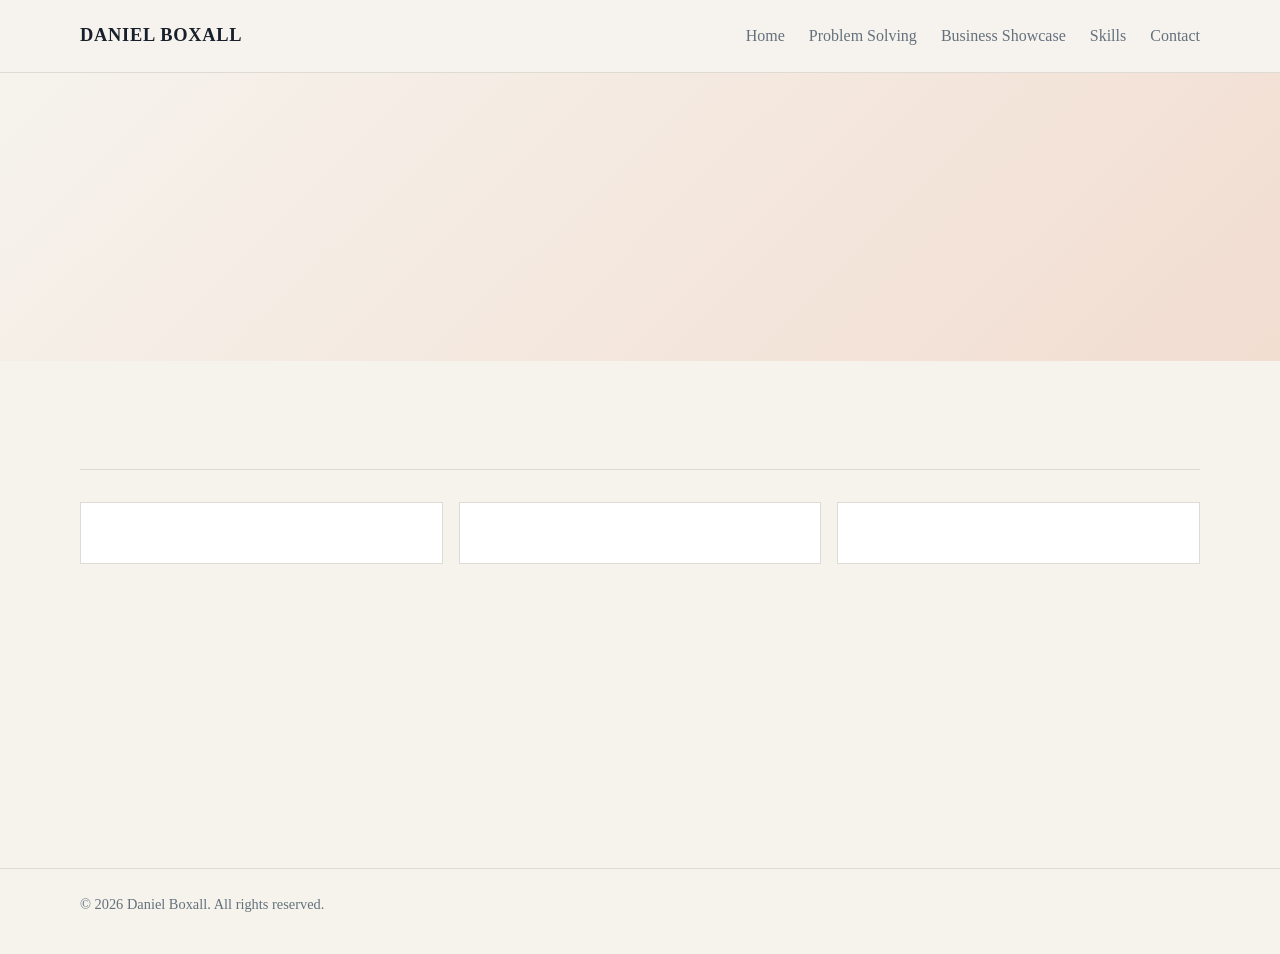
==== Business_showcase.html @ 1a6d3982 "moved the contact tab in the nav bar, created contact form with Alert notifying user the message has" ====
<!DOCTYPE html>
<html lang="en">
<head>
	<meta charset="UTF-8">
	<meta name="viewport" content="width=device-width, initial-scale=1.0">
	<meta name="description" content="Personal Branding Website">
	<title>portfolio</title>
	<link rel="stylesheet" href="styles.css">
</head>
<body>
	<header class="site-header">
		<div class="container header-inner">
			<a class="brand" href="#top">Daniel Boxall</a>
			<nav class="site-nav" aria-label="Main navigation">
				<ul>
					<li><a href="index.html">Home</a></li>
					<li><a href="ProblemSolving.html">Problem Solving</a></li>
					<li><a href="Business_showcase.html">Business Showcase</a></li>
					<li><a href="skills.html">Skills</a></li>
					<li><a href="contact.html">Contact</a></li>
				</ul>
			</nav>
		</div>
	</header>

	<main id="top">
		<section class="hero" aria-labelledby="hero-title">
			<div class="container hero-content">
				<p class="eyebrow"></p>
				<h1 id="hero-title"></h1>
				<p class="hero-copy"></p></p>
			</div>
		</section>

		<section class="content" id="services" aria-labelledby="services-title">
			<div class="container">
				<div class="section-heading">
					<h2 id="services-title"></h2>
					<p></p>
				</div>
				<div class="cards">
					<article class="card">
						<h3></h3>
						<p></p>
					</article>
					<article class="card">
						<h3></h3>
						<p></p>
					</article>
					<article class="card">
						<h3></h3>
						<p></p>
					</article>
				</div>
			</div>
		</section>

		<section class="content" id="about" aria-labelledby="about-title">
			<div class="container">
				<h2 id="about-title"></h2>
				<p></p>
			</div>
		</section>
	</main>

	<footer class="site-footer" id="contact">
		<div class="container">
			<p>&copy; 2026 Daniel Boxall. All rights reserved.</p>
		</div>
	</footer>
</body>
</html>
---- styles.css ----
:root {
	color-scheme: light;
	--ink: #17202a;
	--muted: #64717d;
	--paper: #f6f3ed;
	--surface: #ffffff;
	--accent: #d85b3f;
	--accent-dark: #a8402d;
	--line: #dedbd4;
	--max-width: 1120px;
}

* {
	box-sizing: border-box;
}

html {
	scroll-behavior: smooth;
}

body {
	margin: 0;
	background: var(--paper);
	color: var(--ink);
	font-family: Georgia, "Times New Roman", serif;
	line-height: 1.6;
}

.container {
	width: min(100% - 2rem, var(--max-width));
	margin-inline: auto;
}

.site-header {
	border-bottom: 1px solid var(--line);
	background: rgb(246 243 237 / 88%);
}

.header-inner {
	display: flex;
	align-items: center;
	justify-content: space-between;
	min-height: 4.5rem;
	gap: 2rem;
}

.brand {
	color: var(--ink);
	font-size: 1.15rem;
	font-weight: 700;
	letter-spacing: 0.04em;
	text-decoration: none;
	text-transform: uppercase;
}

.site-nav ul {
	display: flex;
	gap: 1.5rem;
	margin: 0;
	padding: 0;
	list-style: none;
}

.site-nav a {
	color: var(--muted);
	text-decoration: none;
}

.site-nav a:hover,
.site-nav a:focus-visible {
	color: var(--accent-dark);
}

.hero {
	padding: clamp(4rem, 10vw, 8rem) 0;
	background: linear-gradient(135deg, #f6f3ed 0%, #f2ddd1 100%);
}

.hero-content {
	max-width: 42rem;
}

.eyebrow {
	margin: 0 0 1rem;
	color: var(--accent-dark);
	font-size: 0.8rem;
	font-weight: 700;
	letter-spacing: 0.14em;
	text-transform: uppercase;
}

h1,
h2,
p {
	margin-top: 0;
}

h1 {
	max-width: 12ch;
	margin-bottom: 1.5rem;
	font-size: clamp(3rem, 8vw, 6.5rem);
	line-height: 0.95;
	letter-spacing: -0.04em;
}

.hero-copy {
	max-width: 35rem;
	margin-bottom: 2rem;
	color: var(--muted);
	font-size: 1.15rem;
}

.button {
	display: inline-block;
	padding: 0.8rem 1.25rem;
	border: 2px solid var(--accent);
	background: var(--accent);
	color: #fff;
	font-family: inherit;
	font-weight: 700;
	text-decoration: none;
}

.button:hover,
.button:focus-visible {
	border-color: var(--accent-dark);
	background: var(--accent-dark);
}

.content {
	padding: clamp(3.5rem, 8vw, 6rem) 0;
}

.section-heading {
	display: flex;
	align-items: end;
	justify-content: space-between;
	gap: 2rem;
	margin-bottom: 2rem;
	border-bottom: 1px solid var(--line);
}

h2 {
	margin-bottom: 0.75rem;
	font-size: clamp(2rem, 4vw, 3rem);
	line-height: 1.1;
}

.section-heading p {
	max-width: 28rem;
	margin-bottom: 0.75rem;
	color: var(--muted);
}

.cards {
	display: grid;
	grid-template-columns: repeat(3, 1fr);
	gap: 1rem;
}

.contact-form {
	display: flex;
	flex-direction: column;
	max-width: 32rem;
	gap: 0.5rem;
}

.contact-form label {
	font-weight: 700;
}

.contact-form input,
.contact-form textarea {
	padding: 0.65rem 0.75rem;
	margin-bottom: 0.75rem;
	border: 1px solid var(--line);
	border-radius: 0.3rem;
	background: var(--surface);
	color: var(--ink);
	font: inherit;
}

.contact-form button {
	align-self: start;
	padding: 0.7rem 1.75rem;
	border: 1px solid var(--accent);
	border-radius: 999px;
	background: var(--accent);
	color: #fff;
	font-weight: 700;
	cursor: pointer;
}

.contact-form button:hover,
.contact-form button:focus-visible {
	border-color: var(--accent-dark);
	background: var(--accent-dark);
}

.card {
	padding: 1.5rem;
	border: 1px solid var(--line);
	background: var(--surface);
}

.card h3 {
	margin: 0 0 0.75rem;
	font-size: 1.35rem;
}

.card p {
	margin-bottom: 0;
	color: var(--muted);
}

.site-footer {
	padding: 1.5rem 0;
	border-top: 1px solid var(--line);
	color: var(--muted);
	font-size: 0.9rem;
}

@media (max-width: 700px) {
	.header-inner,
	.section-heading {
		align-items: flex-start;
		flex-direction: column;
	}

	.header-inner {
		justify-content: center;
		gap: 0.75rem;
		padding: 1rem 0;
	}

	.site-nav ul {
		gap: 1rem;
	}

	.cards {
		grid-template-columns: 1fr;
	}
}
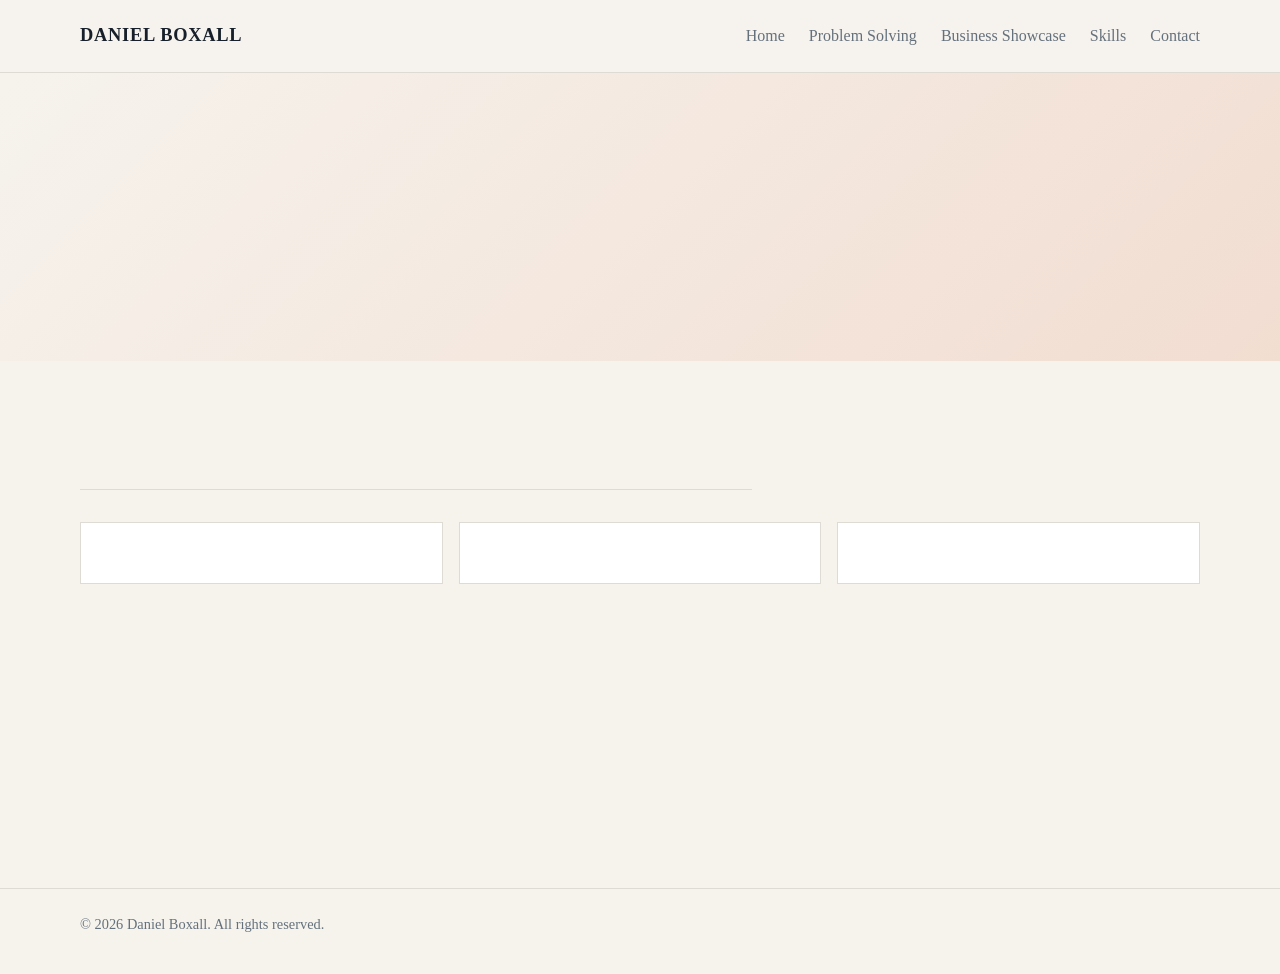
==== commit 36997f5c: "adjusted what happens when you click my name on top left of page so that it takes you to index.html " ====
--- a/Business_showcase.html
+++ b/Business_showcase.html
@@ -10,7 +10,7 @@
 <body>
 	<header class="site-header">
 		<div class="container header-inner">
-			<a class="brand" href="#top">Daniel Boxall</a>
+			<a class="brand" href="index.hmtl">Daniel Boxall</a>
 			<nav class="site-nav" aria-label="Main navigation">
 				<ul>
 					<li><a href="index.html">Home</a></li>
--- a/styles.css
+++ b/styles.css
@@ -129,13 +129,15 @@
 
 .content {
 	padding: clamp(3.5rem, 8vw, 6rem) 0;
+	text-align: left;
 }
 
 .section-heading {
 	display: flex;
-	align-items: end;
-	justify-content: space-between;
-	gap: 2rem;
+	flex-direction: column;
+	align-items: start;
+	gap: 0.5rem;
+	max-width: 42rem;
 	margin-bottom: 2rem;
 	border-bottom: 1px solid var(--line);
 }
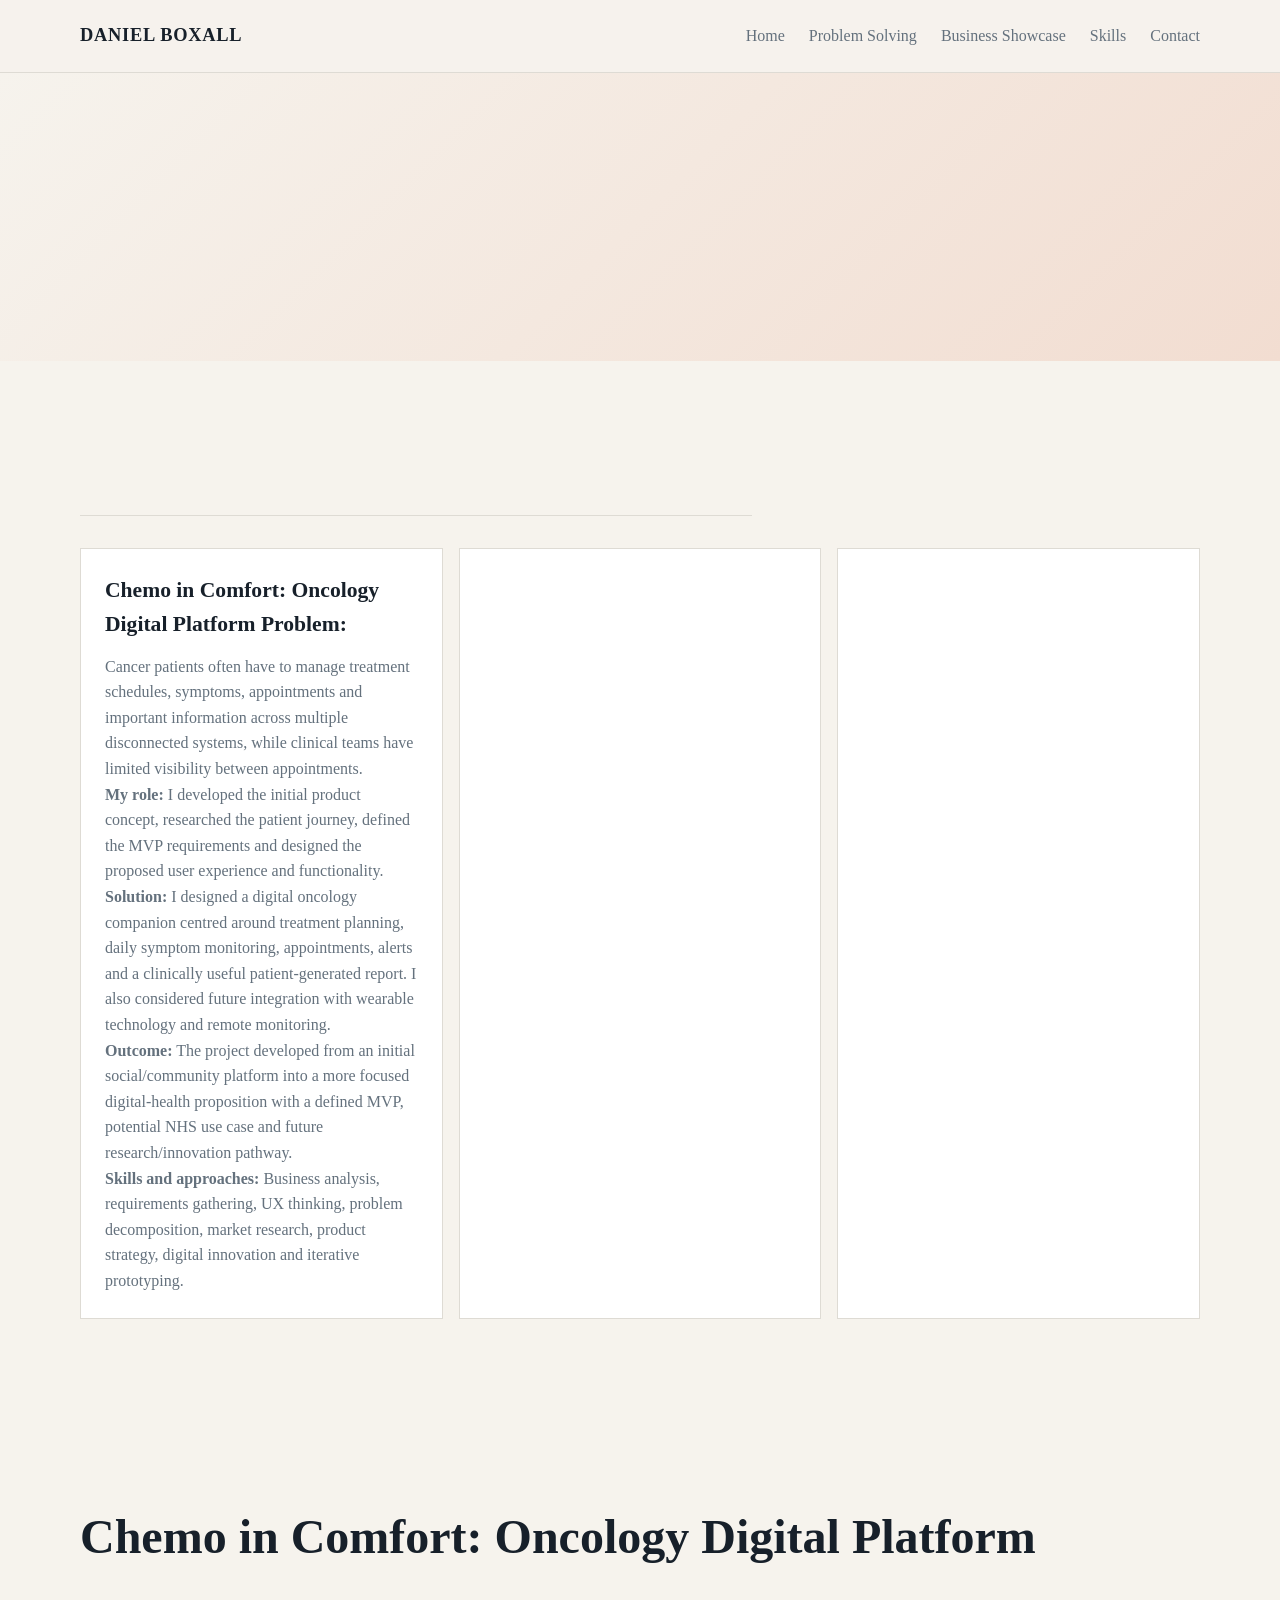
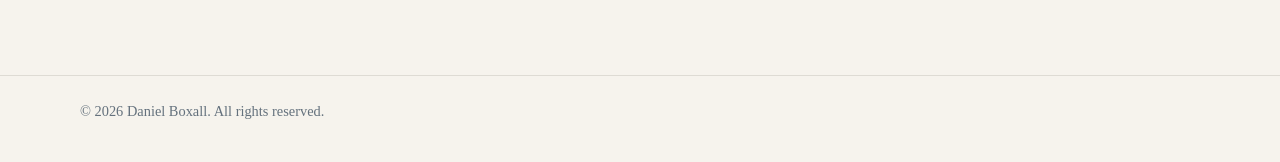
==== commit c40030da: "finished contact.html, started working on business_showcase requirements (Project 1 card)" ====
--- a/Business_showcase.html
+++ b/Business_showcase.html
@@ -36,12 +36,30 @@
 			<div class="container">
 				<div class="section-heading">
 					<h2 id="services-title"></h2>
-					<p></p>
+					<p><br> 
 				</div>
 				<div class="cards">
 					<article class="card">
-						<h3></h3>
-						<p></p>
+						<h3><b>Chemo in Comfort: Oncology Digital Platform Problem:</b></h3>
+						<p>
+						    Cancer patients often have to manage treatment schedules, symptoms, appointments and important
+				            information across multiple disconnected systems, while clinical teams have limited 
+					        visibility between appointments.<br>
+                            <b>My role:</b> I developed the initial product concept, researched 
+					        the patient journey, defined the MVP requirements and designed the 
+					        proposed user experience and functionality.<br>
+                            <b>Solution:</b> I designed a digital oncology companion centred 
+					        around treatment planning, daily symptom monitoring, appointments, 
+					        alerts and a clinically useful patient-generated report. I also 
+					        considered future integration with wearable technology and remote 
+					        monitoring.<br>
+                            <b>Outcome:</b> The project developed from an initial social/community 
+					        platform into a more focused digital-health proposition with a defined 
+					        MVP, potential NHS use case and future research/innovation pathway.<br>
+                            <b>Skills and approaches:</b> Business analysis, requirements gathering,
+					        UX thinking, problem decomposition, market research, product strategy, digital 
+					        innovation and iterative prototyping.
+						</p>
 					</article>
 					<article class="card">
 						<h3></h3>
@@ -57,8 +75,9 @@
 
 		<section class="content" id="about" aria-labelledby="about-title">
 			<div class="container">
-				<h2 id="about-title"></h2>
-				<p></p>
+				<h2 id="about-title"><b>Chemo in Comfort: Oncology Digital Platform</b></h2>
+				<p> 
+				</p>
 			</div>
 		</section>
 	</main>
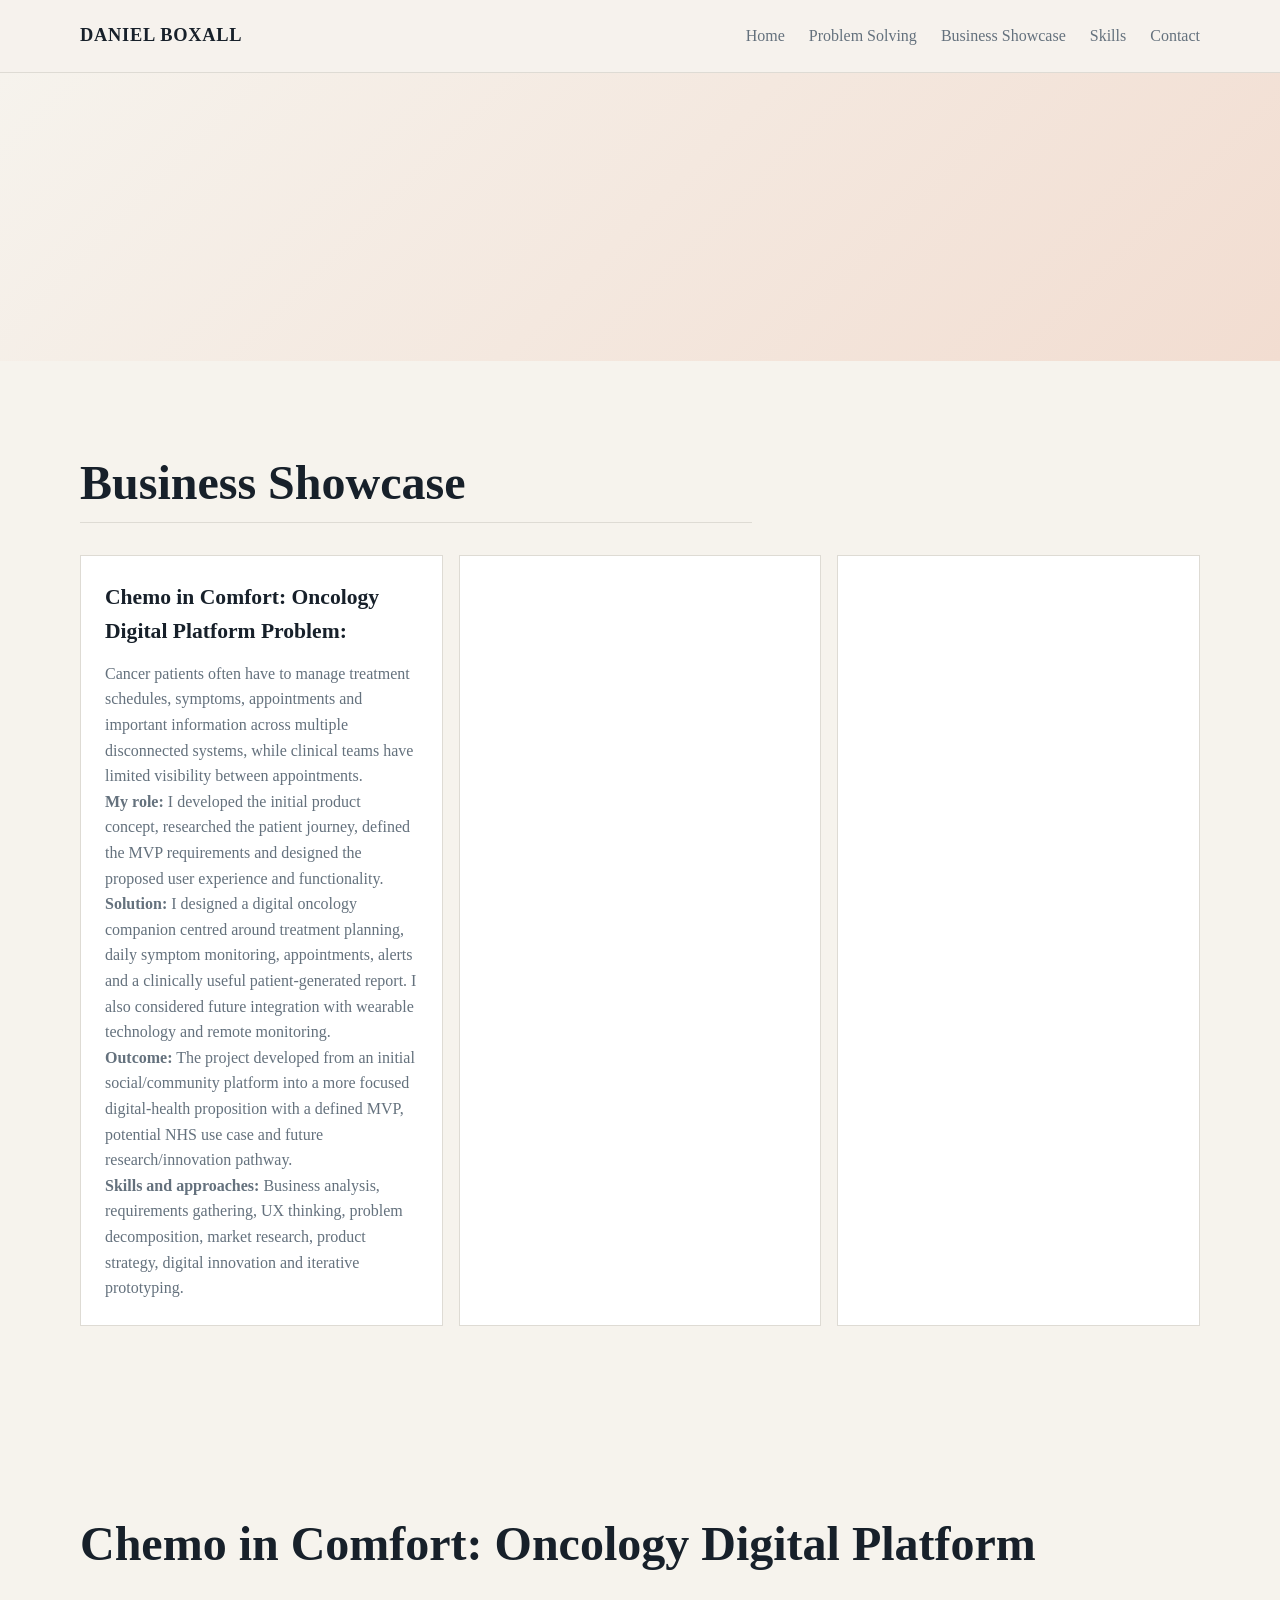
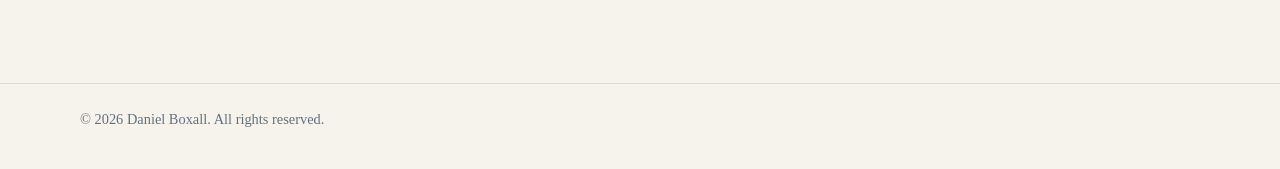
==== commit ffd7007e: "added page heading" ====
--- a/Business_showcase.html
+++ b/Business_showcase.html
@@ -35,8 +35,7 @@
 		<section class="content" id="services" aria-labelledby="services-title">
 			<div class="container">
 				<div class="section-heading">
-					<h2 id="services-title"></h2>
-					<p><br> 
+					<h2 id="services-title">Business Showcase</h2> 
 				</div>
 				<div class="cards">
 					<article class="card">
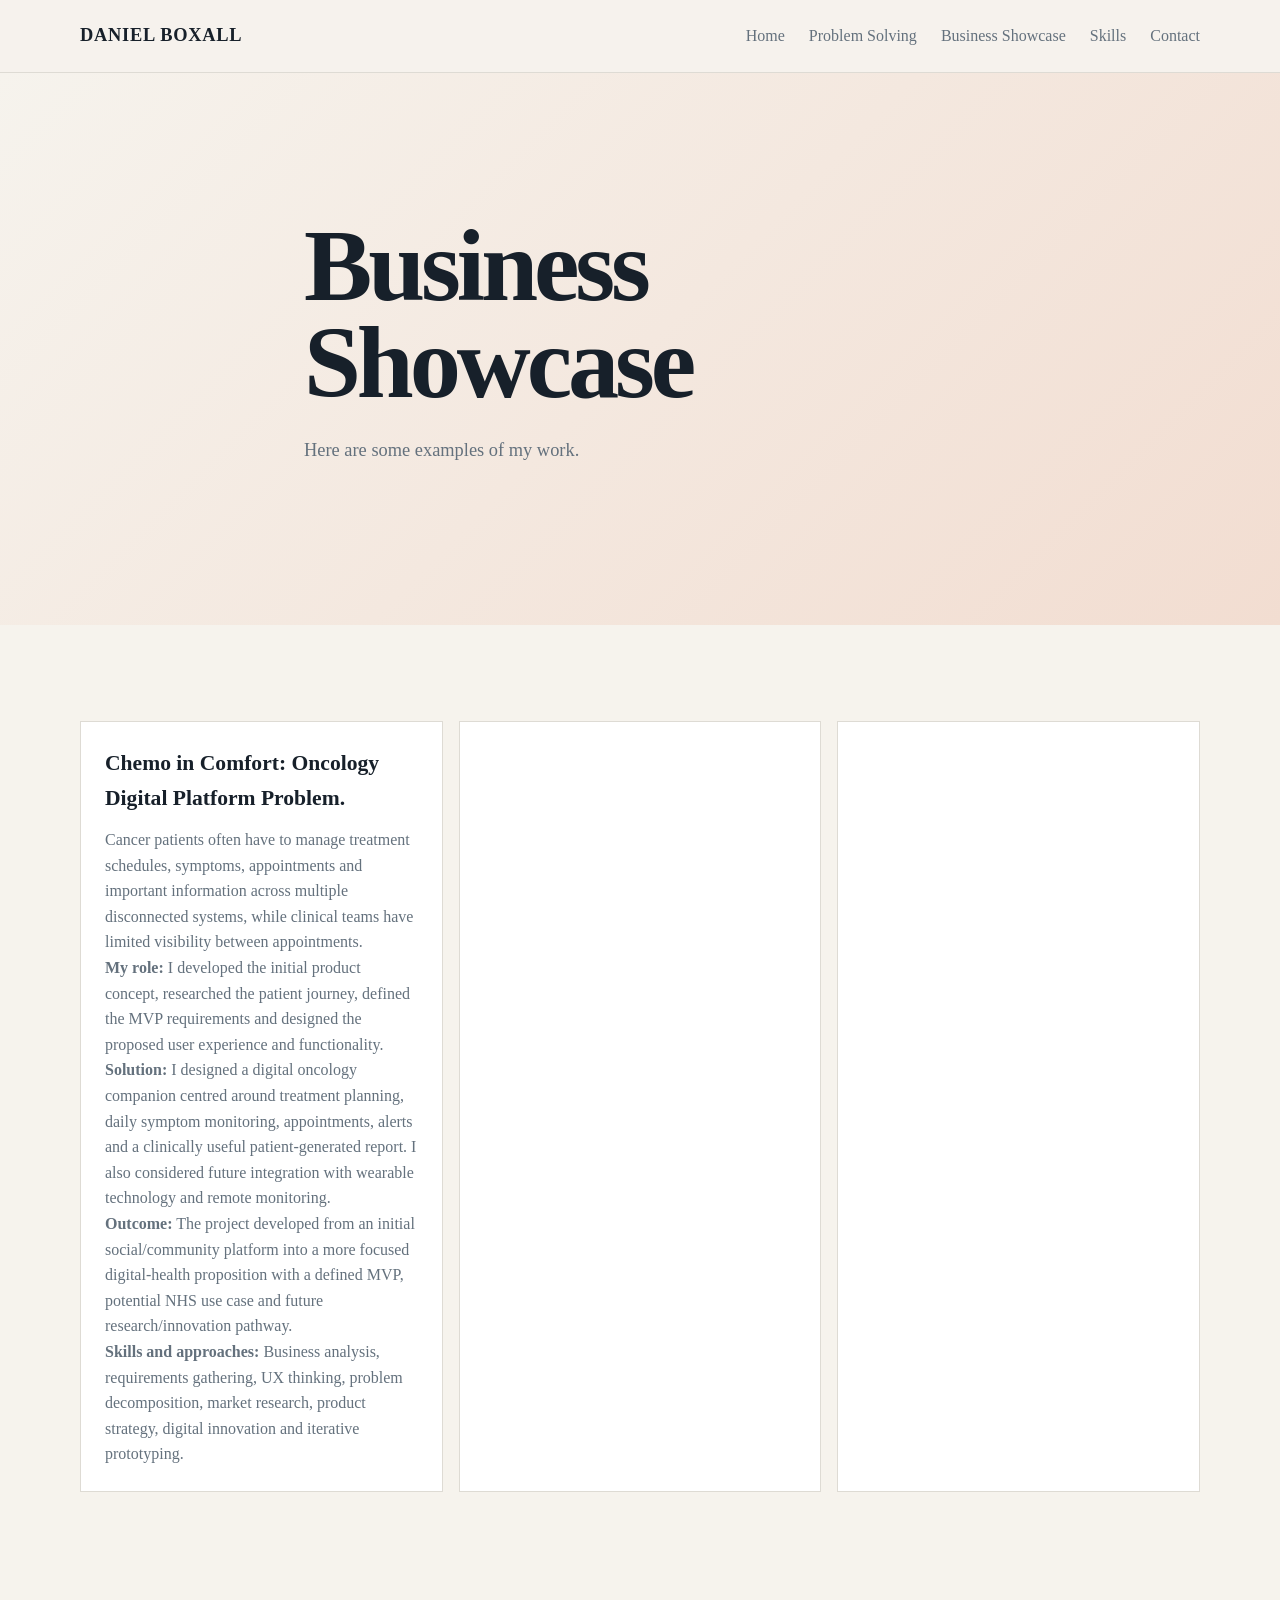
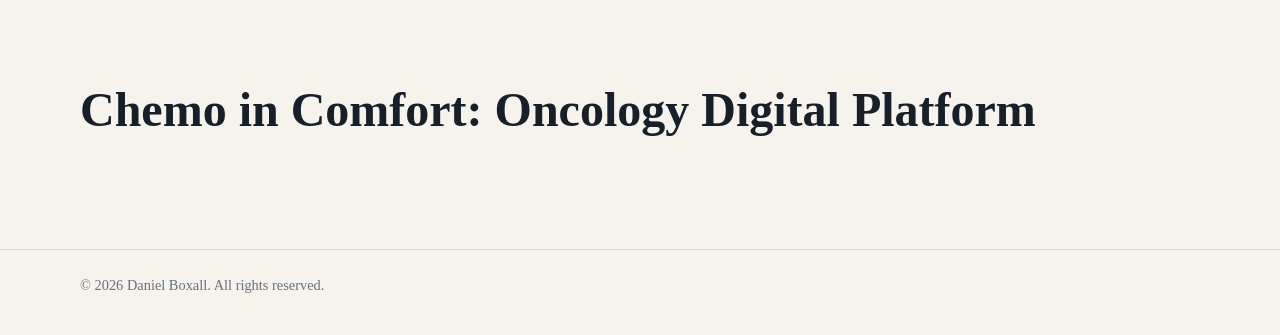
==== commit aa057b2d: "made some minor content changes, and removed some dead divs not needed" ====
--- a/Business_showcase.html
+++ b/Business_showcase.html
@@ -27,19 +27,16 @@
 		<section class="hero" aria-labelledby="hero-title">
 			<div class="container hero-content">
 				<p class="eyebrow"></p>
-				<h1 id="hero-title"></h1>
-				<p class="hero-copy"></p></p>
+				<h1 id="hero-title"><b>Business Showcase</b></h1>
+				<p class="hero-copy">Here are some examples of my work.</p>
 			</div>
 		</section>
 
 		<section class="content" id="services" aria-labelledby="services-title">
 			<div class="container">
-				<div class="section-heading">
-					<h2 id="services-title">Business Showcase</h2> 
-				</div>
 				<div class="cards">
 					<article class="card">
-						<h3><b>Chemo in Comfort: Oncology Digital Platform Problem:</b></h3>
+						<h3><b>Chemo in Comfort:</b> Oncology Digital Platform Problem.</h3>
 						<p>
 						    Cancer patients often have to manage treatment schedules, symptoms, appointments and important
 				            information across multiple disconnected systems, while clinical teams have limited 
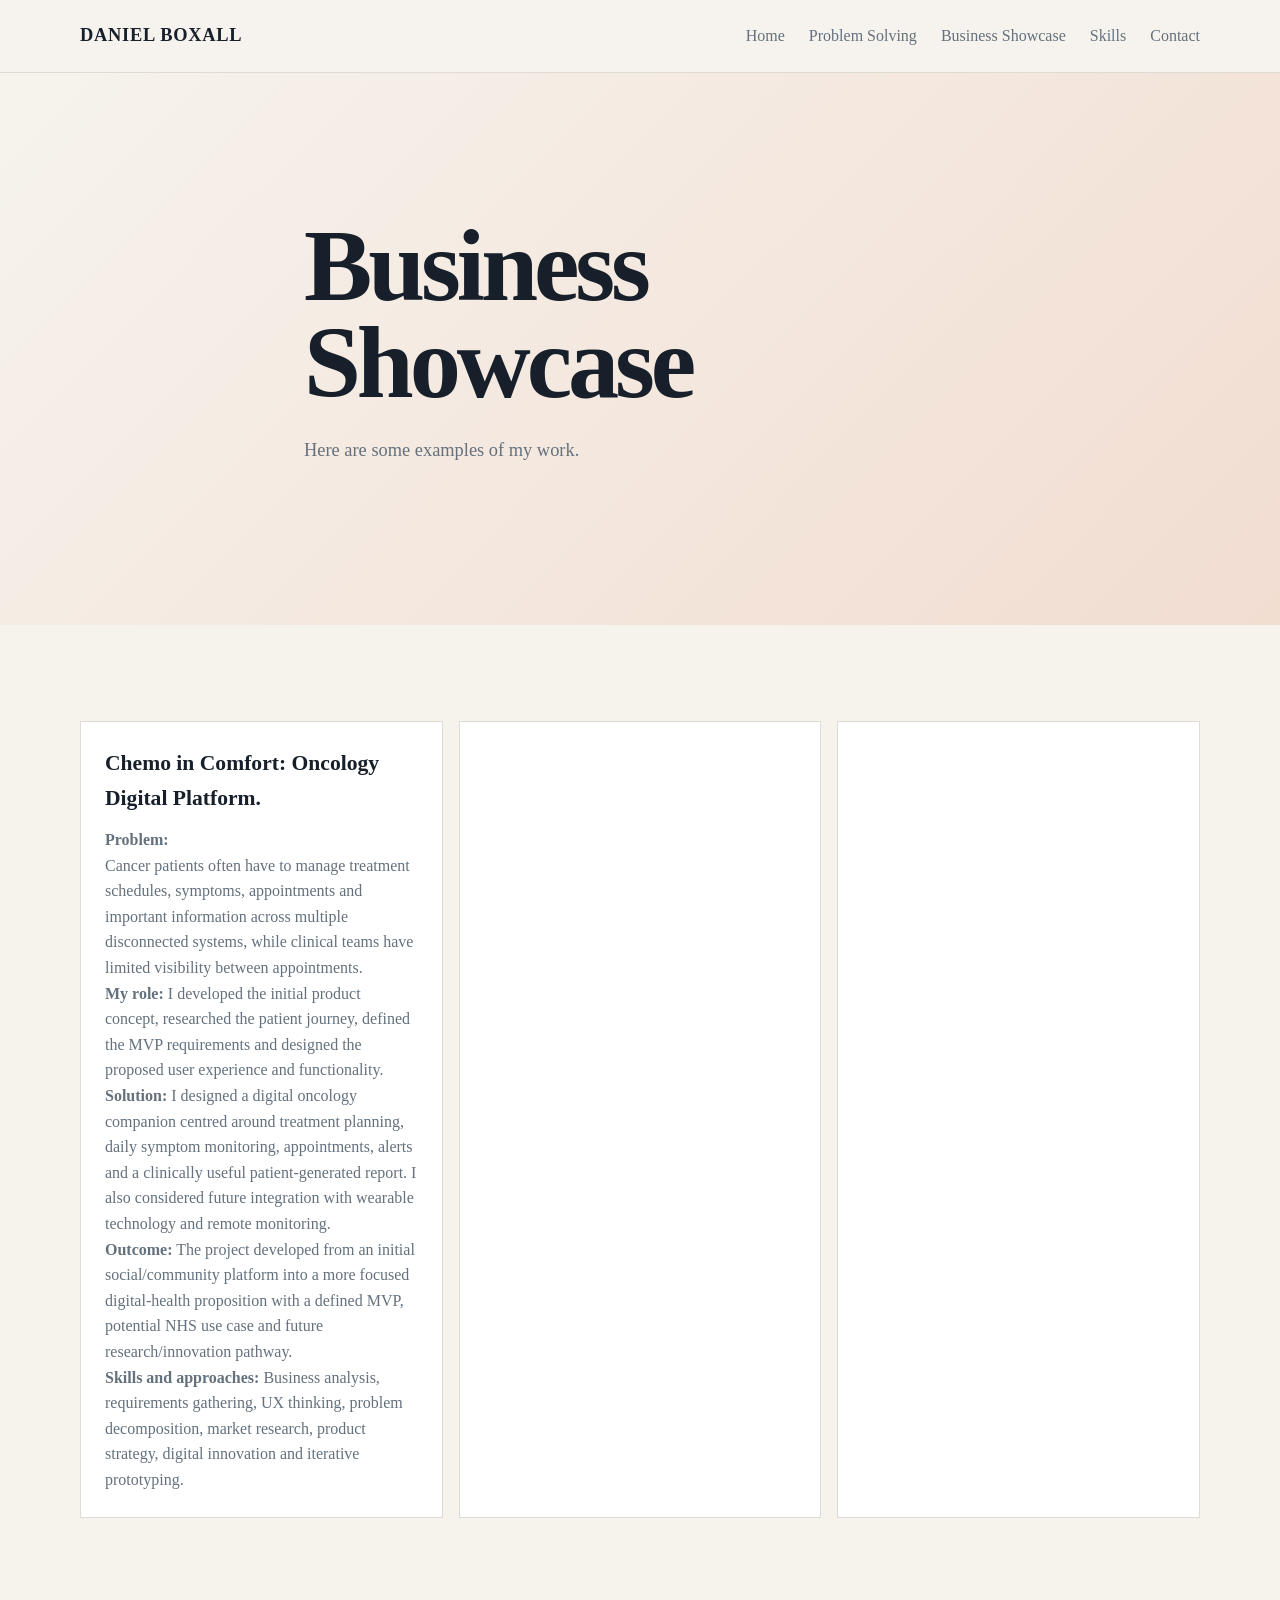
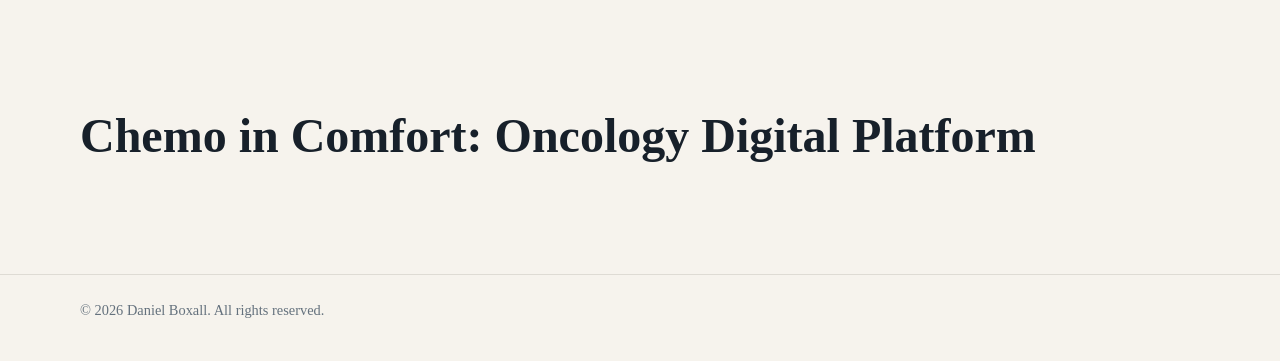
==== commit 5a9bf6b5: "moved some content location errors." ====
--- a/Business_showcase.html
+++ b/Business_showcase.html
@@ -36,8 +36,8 @@
 			<div class="container">
 				<div class="cards">
 					<article class="card">
-						<h3><b>Chemo in Comfort:</b> Oncology Digital Platform Problem.</h3>
-						<p>
+						<h3><b>Chemo in Comfort:</b> Oncology Digital Platform.</h3>
+						<p><b>Problem:</b><br>
 						    Cancer patients often have to manage treatment schedules, symptoms, appointments and important
 				            information across multiple disconnected systems, while clinical teams have limited 
 					        visibility between appointments.<br>
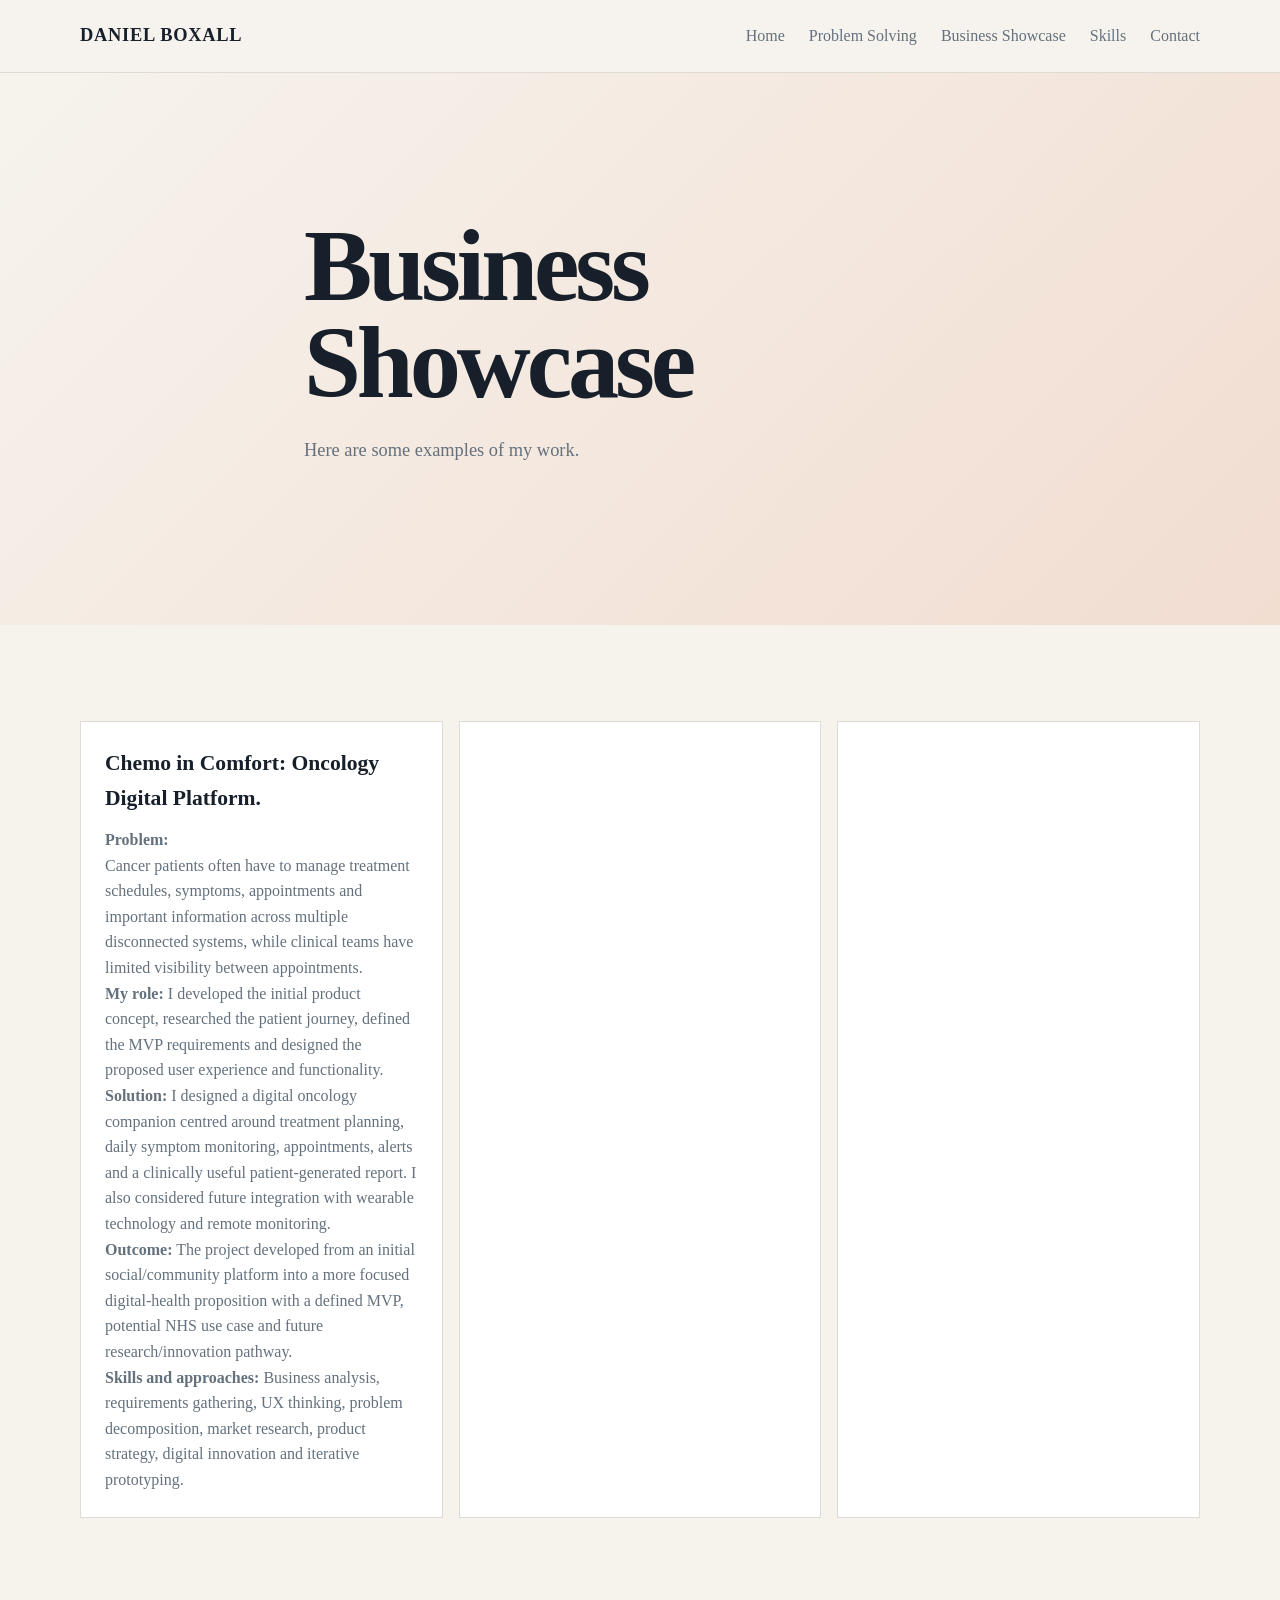
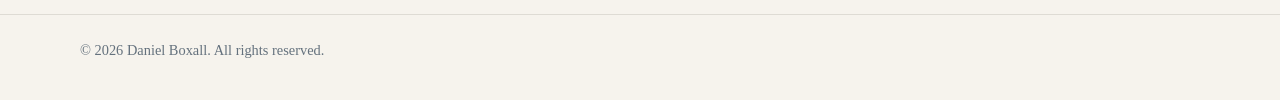
==== commit d2ca1911: "moved css into a folder, completed ProblemSolving.html requirements, dynamic menu injection and auto" ====
--- a/Business_showcase.html
+++ b/Business_showcase.html
@@ -5,7 +5,7 @@
 	<meta name="viewport" content="width=device-width, initial-scale=1.0">
 	<meta name="description" content="Personal Branding Website">
 	<title>portfolio</title>
-	<link rel="stylesheet" href="styles.css">
+	<link rel="stylesheet" href="css/styles.css">
 </head>
 <body>
 	<header class="site-header">
@@ -68,14 +68,6 @@
 				</div>
 			</div>
 		</section>
-
-		<section class="content" id="about" aria-labelledby="about-title">
-			<div class="container">
-				<h2 id="about-title"><b>Chemo in Comfort: Oncology Digital Platform</b></h2>
-				<p> 
-				</p>
-			</div>
-		</section>
 	</main>
 
 	<footer class="site-footer" id="contact">
--- a/css/styles.css
+++ b/css/styles.css
@@ -0,0 +1,245 @@
+:root {
+	color-scheme: light;
+	--ink: #17202a;
+	--muted: #64717d;
+	--paper: #f6f3ed;
+	--surface: #ffffff;
+	--accent: #d85b3f;
+	--accent-dark: #a8402d;
+	--line: #dedbd4;
+	--max-width: 1120px;
+}
+
+* {
+	box-sizing: border-box;
+}
+
+html {
+	scroll-behavior: smooth;
+}
+
+body {
+	margin: 0;
+	background: var(--paper);
+	color: var(--ink);
+	font-family: Georgia, "Times New Roman", serif;
+	line-height: 1.6;
+}
+
+.container {
+	width: min(100% - 2rem, var(--max-width));
+	margin-inline: auto;
+}
+
+.site-header {
+	border-bottom: 1px solid var(--line);
+	background: rgb(246 243 237 / 88%);
+}
+
+.header-inner {
+	display: flex;
+	align-items: center;
+	justify-content: space-between;
+	min-height: 4.5rem;
+	gap: 2rem;
+}
+
+.brand {
+	color: var(--ink);
+	font-size: 1.15rem;
+	font-weight: 700;
+	letter-spacing: 0.04em;
+	text-decoration: none;
+	text-transform: uppercase;
+}
+
+.site-nav ul {
+	display: flex;
+	gap: 1.5rem;
+	margin: 0;
+	padding: 0;
+	list-style: none;
+}
+
+.site-nav a {
+	color: var(--muted);
+	text-decoration: none;
+}
+
+.site-nav a:hover,
+.site-nav a:focus-visible {
+	color: var(--accent-dark);
+}
+
+.hero {
+	padding: clamp(4rem, 10vw, 8rem) 0;
+	background: linear-gradient(135deg, #f6f3ed 0%, #f2ddd1 100%);
+}
+
+.hero-content {
+	max-width: 42rem;
+}
+
+.eyebrow {
+	margin: 0 0 1rem;
+	color: var(--accent-dark);
+	font-size: 0.8rem;
+	font-weight: 700;
+	letter-spacing: 0.14em;
+	text-transform: uppercase;
+}
+
+h1,
+h2,
+p {
+	margin-top: 0;
+}
+
+h1 {
+	max-width: 12ch;
+	margin-bottom: 1.5rem;
+	font-size: clamp(3rem, 8vw, 6.5rem);
+	line-height: 0.95;
+	letter-spacing: -0.04em;
+}
+
+.hero-copy {
+	max-width: 35rem;
+	margin-bottom: 2rem;
+	color: var(--muted);
+	font-size: 1.15rem;
+}
+
+.button {
+	display: inline-block;
+	padding: 0.8rem 1.25rem;
+	border: 2px solid var(--accent);
+	background: var(--accent);
+	color: #fff;
+	font-family: inherit;
+	font-weight: 700;
+	text-decoration: none;
+}
+
+.button:hover,
+.button:focus-visible {
+	border-color: var(--accent-dark);
+	background: var(--accent-dark);
+}
+
+.content {
+	padding: clamp(3.5rem, 8vw, 6rem) 0;
+	text-align: left;
+}
+
+.section-heading {
+	display: flex;
+	flex-direction: column;
+	align-items: start;
+	gap: 0.5rem;
+	max-width: 42rem;
+	margin-bottom: 2rem;
+	border-bottom: 1px solid var(--line);
+}
+
+h2 {
+	margin-bottom: 0.75rem;
+	font-size: clamp(2rem, 4vw, 3rem);
+	line-height: 1.1;
+}
+
+.section-heading p {
+	max-width: 28rem;
+	margin-bottom: 0.75rem;
+	color: var(--muted);
+}
+
+.cards {
+	display: grid;
+	grid-template-columns: repeat(3, 1fr);
+	gap: 1rem;
+}
+
+.contact-form {
+	display: flex;
+	flex-direction: column;
+	max-width: 32rem;
+	gap: 0.5rem;
+}
+
+.contact-form label {
+	font-weight: 700;
+}
+
+.contact-form input,
+.contact-form textarea {
+	padding: 0.65rem 0.75rem;
+	margin-bottom: 0.75rem;
+	border: 1px solid var(--line);
+	border-radius: 0.3rem;
+	background: var(--surface);
+	color: var(--ink);
+	font: inherit;
+}
+
+.contact-form button {
+	align-self: start;
+	padding: 0.7rem 1.75rem;
+	border: 1px solid var(--accent);
+	border-radius: 999px;
+	background: var(--accent);
+	color: #fff;
+	font-weight: 700;
+	cursor: pointer;
+}
+
+.contact-form button:hover,
+.contact-form button:focus-visible {
+	border-color: var(--accent-dark);
+	background: var(--accent-dark);
+}
+
+.card {
+	padding: 1.5rem;
+	border: 1px solid var(--line);
+	background: var(--surface);
+}
+
+.card h3 {
+	margin: 0 0 0.75rem;
+	font-size: 1.35rem;
+}
+
+.card p {
+	margin-bottom: 0;
+	color: var(--muted);
+}
+
+.site-footer {
+	padding: 1.5rem 0;
+	border-top: 1px solid var(--line);
+	color: var(--muted);
+	font-size: 0.9rem;
+}
+
+@media (max-width: 700px) {
+	.header-inner,
+	.section-heading {
+		align-items: flex-start;
+		flex-direction: column;
+	}
+
+	.header-inner {
+		justify-content: center;
+		gap: 0.75rem;
+		padding: 1rem 0;
+	}
+
+	.site-nav ul {
+		gap: 1rem;
+	}
+
+	.cards {
+		grid-template-columns: 1fr;
+	}
+}
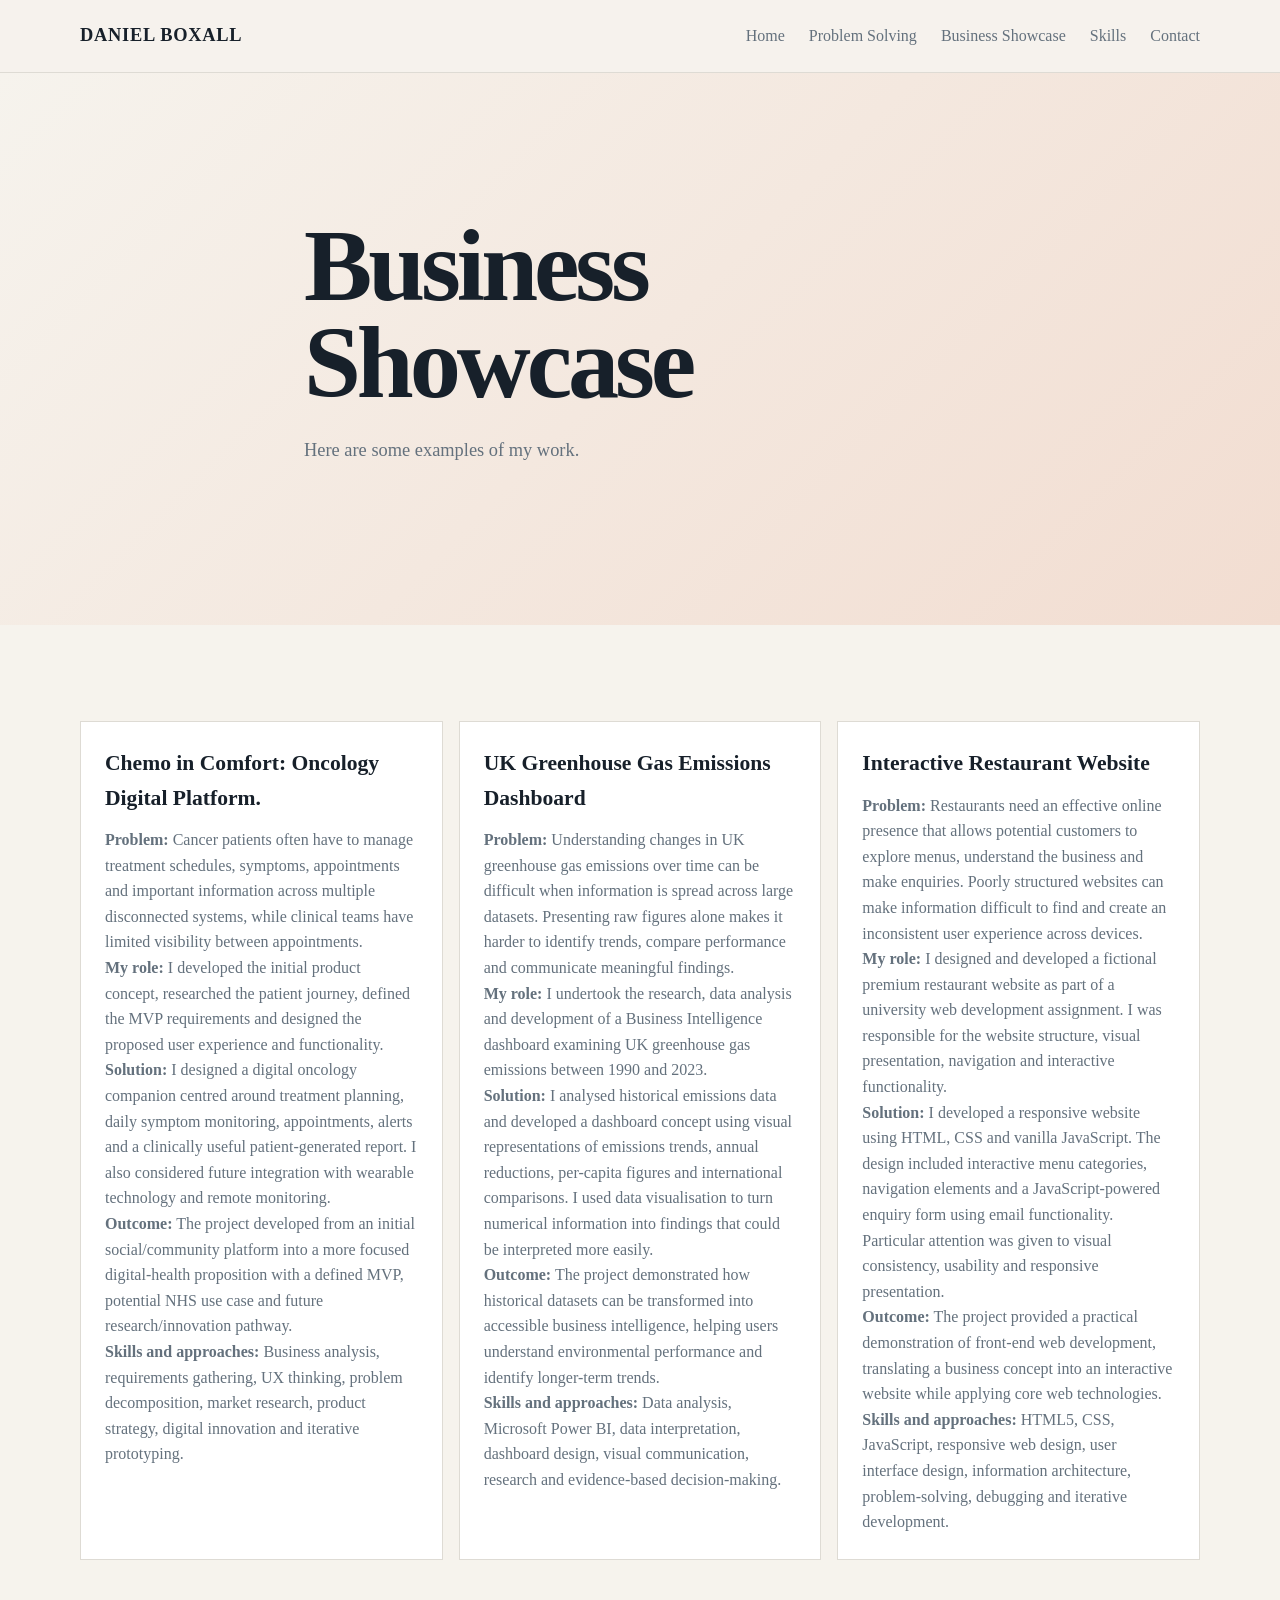
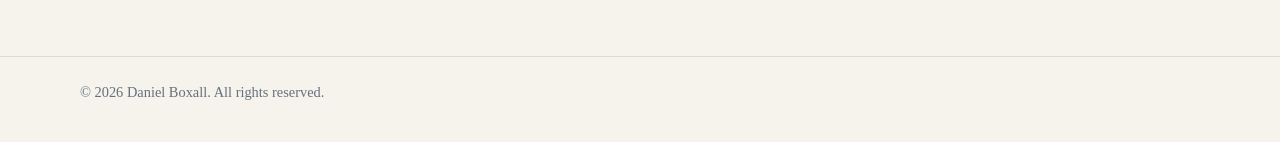
==== commit a38c2b99: "" ====
--- a/Business_showcase.html
+++ b/Business_showcase.html
@@ -37,7 +37,7 @@
 				<div class="cards">
 					<article class="card">
 						<h3><b>Chemo in Comfort:</b> Oncology Digital Platform.</h3>
-						<p><b>Problem:</b><br>
+						<p><b>Problem:</b>
 						    Cancer patients often have to manage treatment schedules, symptoms, appointments and important
 				            information across multiple disconnected systems, while clinical teams have limited 
 					        visibility between appointments.<br>
@@ -58,12 +58,52 @@
 						</p>
 					</article>
 					<article class="card">
-						<h3></h3>
-						<p></p>
+						<h3>UK Greenhouse Gas Emissions Dashboard</h3>
+						<p>
+							<b>Problem:</b> Understanding changes in UK greenhouse gas emissions over time can be
+							 difficult when information is spread across large datasets. Presenting 
+							 raw figures alone makes it harder to identify trends, compare performance and 
+							 communicate meaningful findings.
+							<br>
+							<b>My role:</b> I undertook the research, data analysis and development of a Business 
+							Intelligence dashboard examining UK greenhouse gas emissions between 1990 and 2023.
+							<br>
+							<b>Solution:</b> I analysed historical emissions data and developed a dashboard concept 
+							using visual representations of emissions trends, annual reductions, per-capita figures 
+							and international comparisons. I used data visualisation to turn numerical information 
+							into findings that could be interpreted more easily.
+							<br>
+							<b>Outcome:</b> The project demonstrated how historical datasets can be transformed into 
+							accessible business intelligence, helping users understand environmental performance and 
+							identify longer-term trends.
+							<br>
+							<b>Skills and approaches:</b> Data analysis, Microsoft Power BI, data interpretation, 
+							dashboard design, visual communication, research and evidence-based decision-making.
+						</p>
 					</article>
 					<article class="card">
-						<h3></h3>
-						<p></p>
+						<h3>Interactive Restaurant Website</h3>
+						<p>
+							<b>Problem:</b> Restaurants need an effective online presence that allows potential customers 
+							to explore menus, understand the business and make enquiries. Poorly structured websites
+							can make information difficult to find and create an inconsistent user experience 
+							across devices.
+							<br>
+							<b>My role:</b> I designed and developed a fictional premium restaurant website as part 
+							of a university web development assignment. I was responsible for the website structure, 
+							visual presentation, navigation and interactive functionality.
+							<br>	
+							<b>Solution:</b> I developed a responsive website using HTML, CSS and vanilla JavaScript. 
+							The design included interactive menu categories, navigation elements and a JavaScript-powered 
+							enquiry form using email functionality. Particular attention was given to visual consistency, 
+							usability and responsive presentation.
+							<br>
+							<b>Outcome:</b> The project provided a practical demonstration of front-end web development, 
+							translating a business concept into an interactive website while applying core web technologies.
+							<br>
+							<b>Skills and approaches:</b> HTML5, CSS, JavaScript, responsive web design, user interface 
+							design, information architecture, problem-solving, debugging and iterative development.
+						</p>
 					</article>
 				</div>
 			</div>
--- a/css/styles.css
+++ b/css/styles.css
@@ -215,6 +215,14 @@
 	color: var(--muted);
 }
 
+.thumbnail {
+	display: block;
+	max-width: 160px;
+	max-height: 120px;
+	margin-top: 0.5rem;
+	object-fit: contain;
+}
+
 .site-footer {
 	padding: 1.5rem 0;
 	border-top: 1px solid var(--line);
